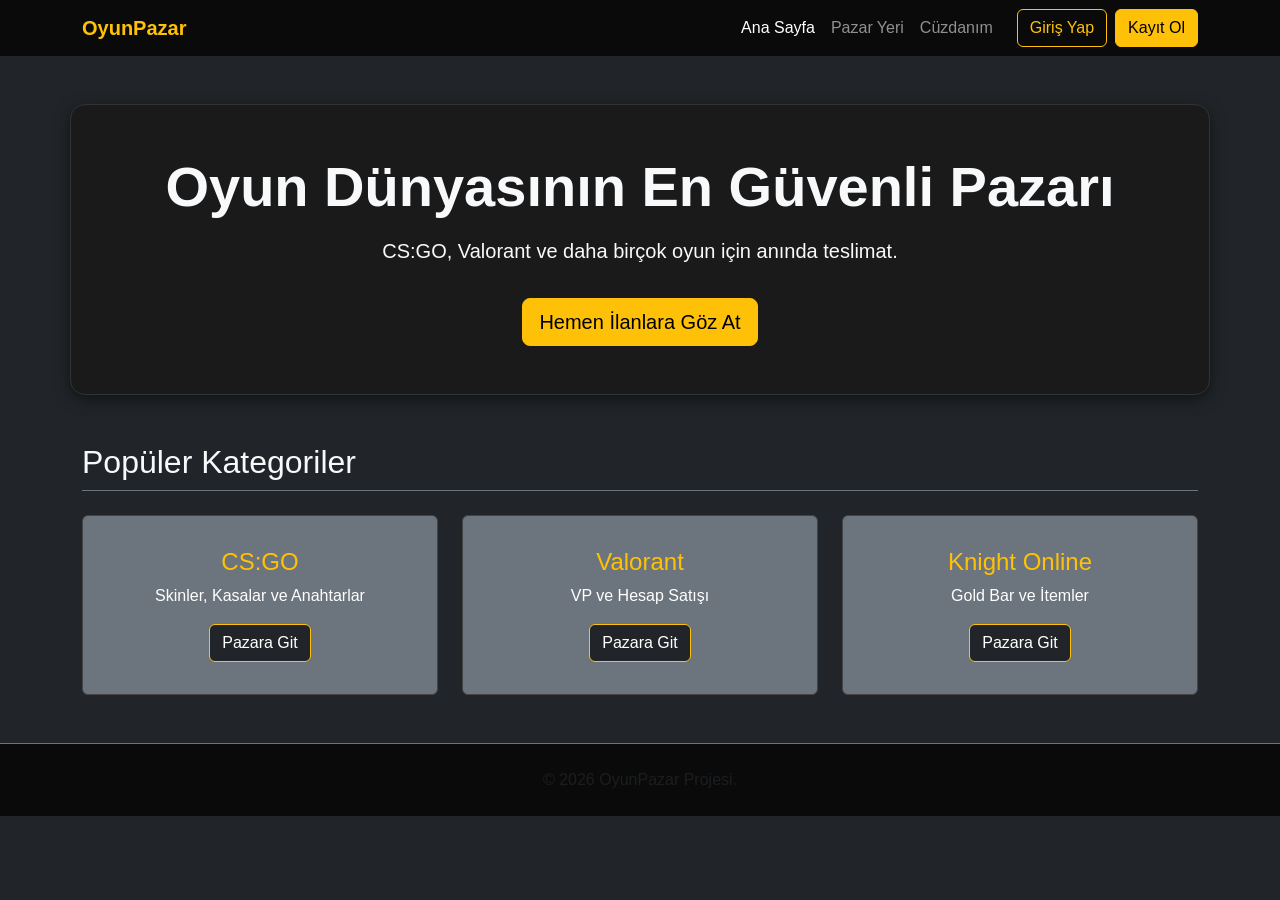
==== index.html @ 5a60e392 "Proje taslağı eklendi" ====
<!DOCTYPE html>
<html lang="tr">
<head>
    <meta charset="UTF-8">
    <meta name="viewport" content="width=device-width, initial-scale=1.0">
    <title>OyunPazar - Güvenli Item Alışverişi</title>
    <link href="https://cdn.jsdelivr.net/npm/bootstrap@5.3.0/dist/css/bootstrap.min.css" rel="stylesheet">
    <link rel="stylesheet" href="style.css">
</head>
<body class="bg-dark text-light">

    <nav class="navbar navbar-expand-lg navbar-dark bg-black">
        <div class="container">
            <a class="navbar-brand text-warning fw-bold" href="index.html">OyunPazar</a>
            <button class="navbar-toggler" type="button" data-bs-toggle="collapse" data-bs-target="#navbarNav">
                <span class="navbar-toggler-icon"></span>
            </button>
            <div class="collapse navbar-collapse" id="navbarNav">
                <ul class="navbar-nav ms-auto">
                    <li class="nav-item"><a class="nav-link active" href="index.html">Ana Sayfa</a></li>
                    <li class="nav-item"><a class="nav-link" href="marketplace.html">Pazar Yeri</a></li>
                    <li class="nav-item"><a class="nav-link" href="profile.html">Cüzdanım</a></li>
                </ul>
                <div class="d-flex ms-3">
                    <button class="btn btn-outline-warning me-2" onclick="girisUyarisi()">Giriş Yap</button>
                    <button class="btn btn-warning" onclick="girisUyarisi()">Kayıt Ol</button>
                </div>
            </div>
        </div>
    </nav>

    <header class="container text-center mt-5 mb-5 py-5 custom-hero">
        <h1 class="display-4 fw-bold">Oyun Dünyasının En Güvenli Pazarı</h1>
        <p class="lead mt-3">CS:GO, Valorant ve daha birçok oyun için anında teslimat.</p>
        <a href="marketplace.html" class="btn btn-warning btn-lg mt-3">Hemen İlanlara Göz At</a>
    </header>

    <section class="container mb-5">
        <h2 class="mb-4 border-bottom border-secondary pb-2">Popüler Kategoriler</h2>
        <div class="row g-4">
            <div class="col-md-4">
                <div class="card bg-secondary text-white custom-card h-100">
                    <div class="card-body text-center mt-3 mb-3">
                        <h4 class="card-title text-warning">CS:GO</h4>
                        <p class="card-text">Skinler, Kasalar ve Anahtarlar</p>
                        <a href="marketplace.html" class="btn btn-dark border-warning">Pazara Git</a>
                    </div>
                </div>
            </div>
            <div class="col-md-4">
                <div class="card bg-secondary text-white custom-card h-100">
                    <div class="card-body text-center mt-3 mb-3">
                        <h4 class="card-title text-warning">Valorant</h4>
                        <p class="card-text">VP ve Hesap Satışı</p>
                        <a href="marketplace.html" class="btn btn-dark border-warning">Pazara Git</a>
                    </div>
                </div>
            </div>
            <div class="col-md-4">
                <div class="card bg-secondary text-white custom-card h-100">
                    <div class="card-body text-center mt-3 mb-3">
                        <h4 class="card-title text-warning">Knight Online</h4>
                        <p class="card-text">Gold Bar ve İtemler</p>
                        <a href="marketplace.html" class="btn btn-dark border-warning">Pazara Git</a>
                    </div>
                </div>
            </div>
        </div>
    </section>

    <footer class="bg-black text-center py-4 mt-5 border-top border-secondary">
        <div class="container">
            <p class="mb-0 text-muted">&copy; 2026 OyunPazar Projesi.</p>
        </div>
    </footer>

    <script src="https://cdn.jsdelivr.net/npm/bootstrap@5.3.0/dist/js/bootstrap.bundle.min.js"></script>
    <script src="script.js"></script>
</body>
</html>
---- style.css ----
/* Temel Ayarlar */
body {
    font-family: 'Segoe UI', Tahoma, Geneva, Verdana, sans-serif;
}

/* Navbar ve Footer Siyahı */
.bg-black {
    background-color: #0a0a0a !important;
}

/* Ana Sayfa Karşılama Alanı (Görünürlük) */
.custom-hero {
    background-color: #1a1a1a;
    border-radius: 15px;
    border: 1px solid #333;
    box-shadow: 0 4px 15px rgba(0,0,0,0.5);
}

/* Kart Hover Efekti (Geri Bildirim) */
.custom-card {
    transition: transform 0.3s ease, box-shadow 0.3s ease;
    border: 1px solid #444;
}

.custom-card:hover {
    transform: translateY(-5px);
    box-shadow: 0 10px 20px rgba(255, 193, 7, 0.2);
}
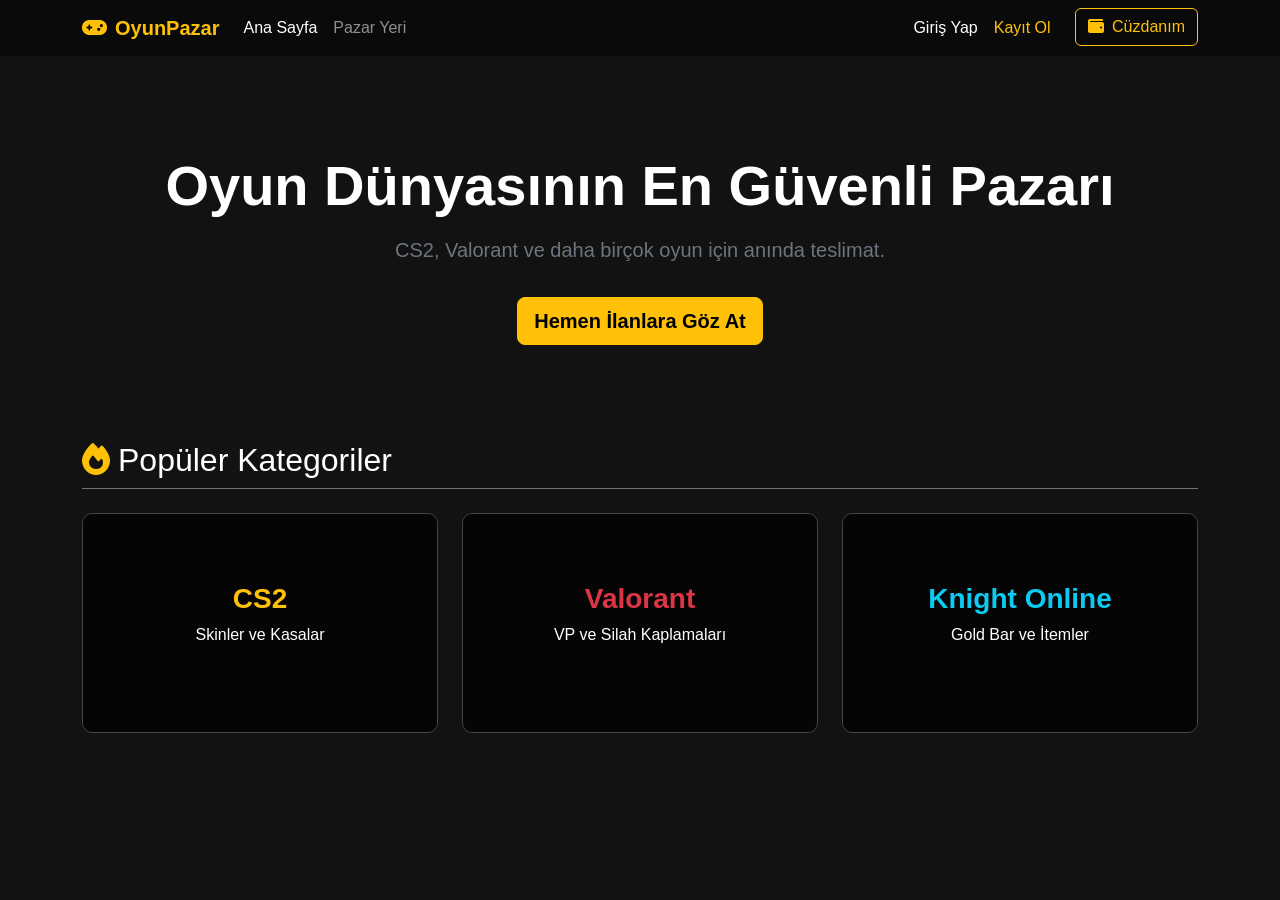
==== commit 88c3210f: "Added new design and tabbed wallet, separated JS file" ====
--- a/index.html
+++ b/index.html
@@ -3,76 +3,132 @@
 <head>
     <meta charset="UTF-8">
     <meta name="viewport" content="width=device-width, initial-scale=1.0">
-    <title>OyunPazar - Güvenli Item Alışverişi</title>
+    <title>OyunPazar - Güvenli Alışveriş</title>
     <link href="https://cdn.jsdelivr.net/npm/bootstrap@5.3.0/dist/css/bootstrap.min.css" rel="stylesheet">
+    <link rel="stylesheet" href="https://cdnjs.cloudflare.com/ajax/libs/font-awesome/6.4.0/css/all.min.css">
     <link rel="stylesheet" href="style.css">
 </head>
-<body class="bg-dark text-light">
+<body>
 
-    <nav class="navbar navbar-expand-lg navbar-dark bg-black">
+    <nav class="navbar navbar-expand-lg navbar-dark bg-black sticky-top">
         <div class="container">
-            <a class="navbar-brand text-warning fw-bold" href="index.html">OyunPazar</a>
+            <a class="navbar-brand text-warning fw-bold" href="index.html">
+                <i class="fas fa-gamepad me-2"></i>OyunPazar
+            </a>
             <button class="navbar-toggler" type="button" data-bs-toggle="collapse" data-bs-target="#navbarNav">
                 <span class="navbar-toggler-icon"></span>
             </button>
             <div class="collapse navbar-collapse" id="navbarNav">
-                <ul class="navbar-nav ms-auto">
+                <ul class="navbar-nav me-auto">
                     <li class="nav-item"><a class="nav-link active" href="index.html">Ana Sayfa</a></li>
                     <li class="nav-item"><a class="nav-link" href="marketplace.html">Pazar Yeri</a></li>
-                    <li class="nav-item"><a class="nav-link" href="profile.html">Cüzdanım</a></li>
                 </ul>
-                <div class="d-flex ms-3">
-                    <button class="btn btn-outline-warning me-2" onclick="girisUyarisi()">Giriş Yap</button>
-                    <button class="btn btn-warning" onclick="girisUyarisi()">Kayıt Ol</button>
-                </div>
+                <ul class="navbar-nav ms-auto">
+                    <li class="nav-item">
+                        <a class="nav-link text-white" href="#" data-bs-toggle="modal" data-bs-target="#loginModal">Giriş Yap</a>
+                    </li>
+                    <li class="nav-item me-3">
+                        <a class="nav-link text-warning" href="#" data-bs-toggle="modal" data-bs-target="#registerModal">Kayıt Ol</a>
+                    </li>
+                    <li class="nav-item">
+                        <a class="btn btn-outline-warning" href="wallet.html">
+                            <i class="fas fa-wallet me-1"></i> Cüzdanım
+                        </a>
+                    </li>
+                </ul>
             </div>
         </div>
     </nav>
 
-    <header class="container text-center mt-5 mb-5 py-5 custom-hero">
-        <h1 class="display-4 fw-bold">Oyun Dünyasının En Güvenli Pazarı</h1>
-        <p class="lead mt-3">CS:GO, Valorant ve daha birçok oyun için anında teslimat.</p>
-        <a href="marketplace.html" class="btn btn-warning btn-lg mt-3">Hemen İlanlara Göz At</a>
+    <header class="container text-center mt-5 mb-5 py-5">
+        <h1 class="display-4 fw-bold text-white">Oyun Dünyasının En Güvenli Pazarı</h1>
+        <p class="lead mt-3 text-secondary">CS2, Valorant ve daha birçok oyun için anında teslimat.</p>
+        <a href="marketplace.html" class="btn btn-warning btn-lg mt-3 fw-bold">Hemen İlanlara Göz At</a>
     </header>
 
     <section class="container mb-5">
-        <h2 class="mb-4 border-bottom border-secondary pb-2">Popüler Kategoriler</h2>
+        <h2 class="mb-4 border-bottom border-secondary pb-2"><i class="fas fa-fire text-warning me-2"></i>Popüler Kategoriler</h2>
         <div class="row g-4">
+            
             <div class="col-md-4">
-                <div class="card bg-secondary text-white custom-card h-100">
-                    <div class="card-body text-center mt-3 mb-3">
-                        <h4 class="card-title text-warning">CS:GO</h4>
-                        <p class="card-text">Skinler, Kasalar ve Anahtarlar</p>
-                        <a href="marketplace.html" class="btn btn-dark border-warning">Pazara Git</a>
+                <a href="marketplace.html" class="category-card" style="background-image: url('img/cs2-arkaplan.jpg');">
+                    <div class="category-overlay">
+                        <h3 class="text-warning fw-bold mb-0">CS2</h3>
+                        <p class="text-white mt-2">Skinler ve Kasalar</p>
                     </div>
+                </a>
+            </div>
+
+            <div class="col-md-4">
+                <a href="marketplace.html" class="category-card" style="background-image: url('img/valorant-arkaplan.jpg');">
+                    <div class="category-overlay">
+                        <h3 class="text-danger fw-bold mb-0">Valorant</h3>
+                        <p class="text-white mt-2">VP ve Silah Kaplamaları</p>
+                    </div>
+                </a>
+            </div>
+
+            <div class="col-md-4">
+                <a href="marketplace.html" class="category-card" style="background-image: url('img/knightonline-arkaplan.jpg');">
+                    <div class="category-overlay">
+                        <h3 class="text-info fw-bold mb-0">Knight Online</h3>
+                        <p class="text-white mt-2">Gold Bar ve İtemler</p>
+                    </div>
+                </a>
+            </div>
+
+        </div>
+    </section>
+
+    <!-- Giriş Modal -->
+    <div class="modal fade" id="loginModal" tabindex="-1">
+        <div class="modal-dialog modal-dialog-centered">
+            <div class="modal-content bg-dark text-white border-warning">
+                <div class="modal-header border-secondary">
+                    <h5 class="modal-title"><i class="fas fa-user me-2 text-warning"></i>Giriş Yap</h5>
+                    <button type="button" class="btn-close btn-close-white" data-bs-dismiss="modal"></button>
                 </div>
-            </div>
-            <div class="col-md-4">
-                <div class="card bg-secondary text-white custom-card h-100">
-                    <div class="card-body text-center mt-3 mb-3">
-                        <h4 class="card-title text-warning">Valorant</h4>
-                        <p class="card-text">VP ve Hesap Satışı</p>
-                        <a href="marketplace.html" class="btn btn-dark border-warning">Pazara Git</a>
-                    </div>
-                </div>
-            </div>
-            <div class="col-md-4">
-                <div class="card bg-secondary text-white custom-card h-100">
-                    <div class="card-body text-center mt-3 mb-3">
-                        <h4 class="card-title text-warning">Knight Online</h4>
-                        <p class="card-text">Gold Bar ve İtemler</p>
-                        <a href="marketplace.html" class="btn btn-dark border-warning">Pazara Git</a>
-                    </div>
+                <div class="modal-body">
+                    <form onsubmit="sahteGiris(event)">
+                        <div class="mb-3">
+                            <label class="form-label">Kullanıcı Adı</label>
+                            <input type="text" class="form-control bg-black text-white border-secondary" required>
+                        </div>
+                        <div class="mb-4">
+                            <label class="form-label">Şifre</label>
+                            <input type="password" class="form-control bg-black text-white border-secondary" required>
+                        </div>
+                        <button type="submit" class="btn btn-warning w-100 fw-bold">Giriş Yap</button>
+                    </form>
                 </div>
             </div>
         </div>
-    </section>
+    </div>
 
-    <footer class="bg-black text-center py-4 mt-5 border-top border-secondary">
-        <div class="container">
-            <p class="mb-0 text-muted">&copy; 2026 OyunPazar Projesi.</p>
+    <!-- Kayıt Modal -->
+    <div class="modal fade" id="registerModal" tabindex="-1">
+        <div class="modal-dialog modal-dialog-centered">
+            <div class="modal-content bg-dark text-white border-warning">
+                <div class="modal-header border-secondary">
+                    <h5 class="modal-title"><i class="fas fa-user-plus me-2 text-warning"></i>Yeni Kayıt</h5>
+                    <button type="button" class="btn-close btn-close-white" data-bs-dismiss="modal"></button>
+                </div>
+                <div class="modal-body">
+                    <form onsubmit="sahteGiris(event)">
+                        <div class="mb-3">
+                            <label class="form-label">E-Posta</label>
+                            <input type="email" class="form-control bg-black text-white border-secondary" required>
+                        </div>
+                        <div class="mb-3">
+                            <label class="form-label">Şifre</label>
+                            <input type="password" class="form-control bg-black text-white border-secondary" required>
+                        </div>
+                        <button type="submit" class="btn btn-outline-warning w-100 fw-bold">Hesap Oluştur</button>
+                    </form>
+                </div>
+            </div>
         </div>
-    </footer>
+    </div>
 
     <script src="https://cdn.jsdelivr.net/npm/bootstrap@5.3.0/dist/js/bootstrap.bundle.min.js"></script>
     <script src="script.js"></script>
--- a/style.css
+++ b/style.css
@@ -1,28 +1,81 @@
-/* Temel Ayarlar */
 body {
+    background-color: #121212;
+    color: #fff;
     font-family: 'Segoe UI', Tahoma, Geneva, Verdana, sans-serif;
 }
 
-/* Navbar ve Footer Siyahı */
 .bg-black {
     background-color: #0a0a0a !important;
 }
 
-/* Ana Sayfa Karşılama Alanı (Görünürlük) */
-.custom-hero {
-    background-color: #1a1a1a;
-    border-radius: 15px;
-    border: 1px solid #333;
-    box-shadow: 0 4px 15px rgba(0,0,0,0.5);
+/* Kategori Arka Planlı Kartlar */
+.category-card {
+    height: 220px;
+    background-size: cover;
+    background-position: center;
+    position: relative;
+    border: 1px solid #444;
+    border-radius: 10px;
+    overflow: hidden;
+    transition: transform 0.3s ease, box-shadow 0.3s ease;
+    display: block;
+    text-decoration: none;
 }
 
-/* Kart Hover Efekti (Geri Bildirim) */
-.custom-card {
-    transition: transform 0.3s ease, box-shadow 0.3s ease;
-    border: 1px solid #444;
+.category-card:hover {
+    transform: translateY(-5px);
+    box-shadow: 0 10px 20px rgba(255, 193, 7, 0.4);
 }
 
-.custom-card:hover {
+.category-overlay {
+    position: absolute;
+    top: 0; left: 0; width: 100%; height: 100%;
+    background: rgba(0, 0, 0, 0.7); /* Resmi karartır, yazıyı öne çıkarır */
+    display: flex;
+    flex-direction: column;
+    justify-content: center;
+    align-items: center;
+    transition: background 0.3s ease;
+}
+
+.category-card:hover .category-overlay {
+    background: rgba(0, 0, 0, 0.4); /* Hoverda aydınlanır */
+}
+
+/* İlan Kartları (Resim Arkada) */
+.ilan-karti-inner {
+    position: relative;
+    height: 350px;
+    background-color: #1a1a1a;
+    border: 1px solid #333;
+    border-radius: 10px;
+    overflow: hidden;
+    transition: transform 0.3s ease;
+}
+
+.ilan-karti-inner:hover {
     transform: translateY(-5px);
-    box-shadow: 0 10px 20px rgba(255, 193, 7, 0.2);
+    border-color: #ffc107;
+}
+
+.ilan-bg-img {
+    position: absolute;
+    top: 50px; left: 0; width: 100%; height: 80%;
+    object-fit: contain;
+    opacity: 0.2; /* Resim yazının arkasında silik dursun */
+    z-index: 0;
+    transition: opacity 0.3s ease;
+}
+
+.ilan-karti-inner:hover .ilan-bg-img {
+    opacity: 0.5; /* Fareyle gelince resim belirginleşsin */
+}
+
+.ilan-content {
+    position: relative;
+    z-index: 1;
+    height: 100%;
+    display: flex;
+    flex-direction: column;
+    padding: 20px;
 }
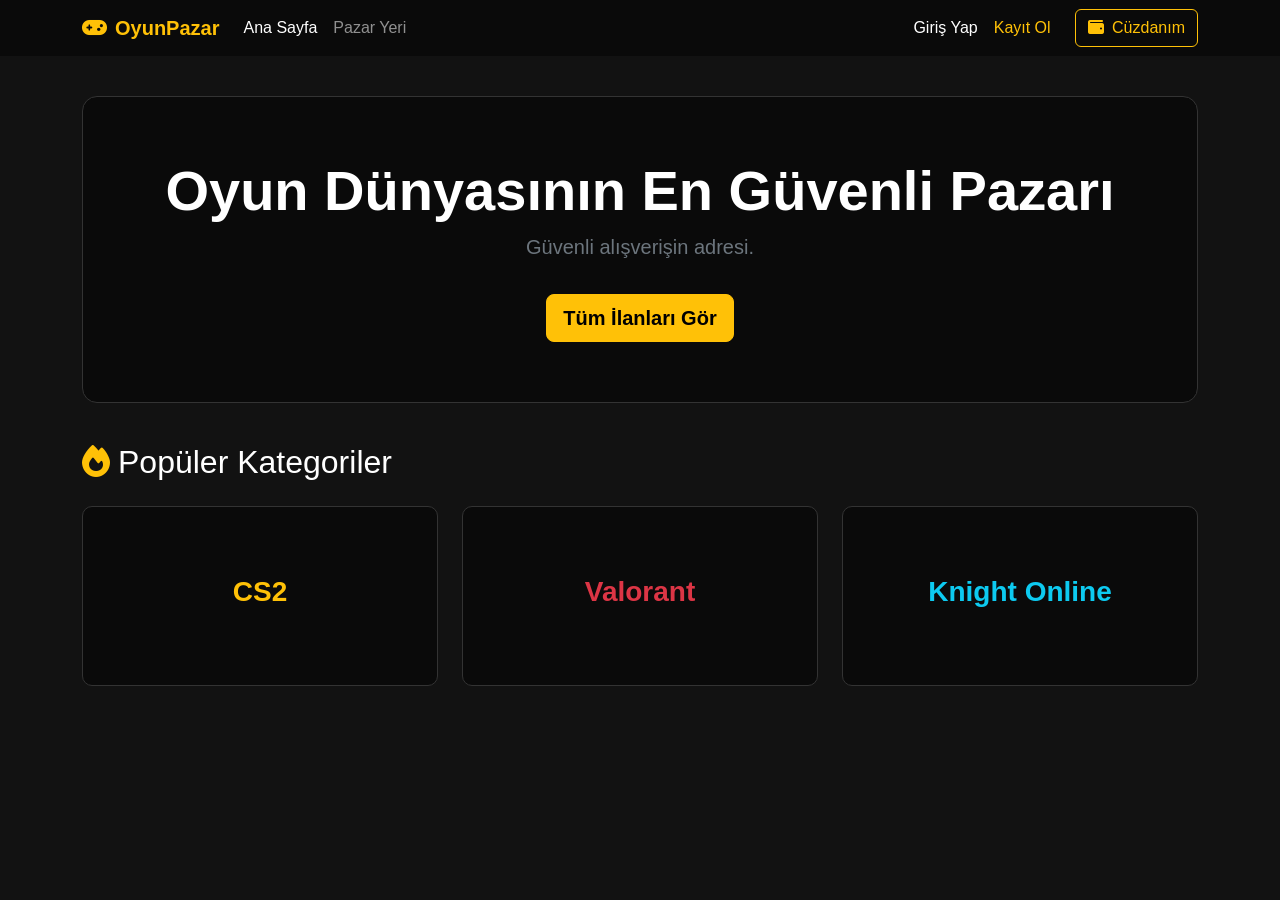
==== commit d1f38cac: "Final polish: Added hero box, fixed seller nicknames and enhanced filtering" ====
--- a/index.html
+++ b/index.html
@@ -2,128 +2,55 @@
 <html lang="tr">
 <head>
     <meta charset="UTF-8">
-    <meta name="viewport" content="width=device-width, initial-scale=1.0">
-    <title>OyunPazar - Güvenli Alışveriş</title>
+    <title>OyunPazar - Ana Sayfa</title>
     <link href="https://cdn.jsdelivr.net/npm/bootstrap@5.3.0/dist/css/bootstrap.min.css" rel="stylesheet">
     <link rel="stylesheet" href="https://cdnjs.cloudflare.com/ajax/libs/font-awesome/6.4.0/css/all.min.css">
     <link rel="stylesheet" href="style.css">
 </head>
 <body>
-
     <nav class="navbar navbar-expand-lg navbar-dark bg-black sticky-top">
         <div class="container">
-            <a class="navbar-brand text-warning fw-bold" href="index.html">
-                <i class="fas fa-gamepad me-2"></i>OyunPazar
-            </a>
-            <button class="navbar-toggler" type="button" data-bs-toggle="collapse" data-bs-target="#navbarNav">
-                <span class="navbar-toggler-icon"></span>
-            </button>
+            <a class="navbar-brand text-warning fw-bold" href="index.html"><i class="fas fa-gamepad me-2"></i>OyunPazar</a>
             <div class="collapse navbar-collapse" id="navbarNav">
                 <ul class="navbar-nav me-auto">
                     <li class="nav-item"><a class="nav-link active" href="index.html">Ana Sayfa</a></li>
                     <li class="nav-item"><a class="nav-link" href="marketplace.html">Pazar Yeri</a></li>
                 </ul>
-                <ul class="navbar-nav ms-auto">
-                    <li class="nav-item">
-                        <a class="nav-link text-white" href="#" data-bs-toggle="modal" data-bs-target="#loginModal">Giriş Yap</a>
-                    </li>
-                    <li class="nav-item me-3">
-                        <a class="nav-link text-warning" href="#" data-bs-toggle="modal" data-bs-target="#registerModal">Kayıt Ol</a>
-                    </li>
-                    <li class="nav-item">
-                        <a class="btn btn-outline-warning" href="wallet.html">
-                            <i class="fas fa-wallet me-1"></i> Cüzdanım
-                        </a>
-                    </li>
+                <ul class="navbar-nav ms-auto align-items-center">
+                    <li class="nav-item"><a class="nav-link text-white" href="#" data-bs-toggle="modal" data-bs-target="#loginModal">Giriş Yap</a></li>
+                    <li class="nav-item me-3"><a class="nav-link text-warning" href="#" data-bs-toggle="modal" data-bs-target="#loginModal">Kayıt Ol</a></li>
+                    <li class="nav-item"><a class="btn btn-outline-warning" href="wallet.html"><i class="fas fa-wallet me-1"></i> Cüzdanım</a></li>
                 </ul>
             </div>
         </div>
     </nav>
 
-    <header class="container text-center mt-5 mb-5 py-5">
-        <h1 class="display-4 fw-bold text-white">Oyun Dünyasının En Güvenli Pazarı</h1>
-        <p class="lead mt-3 text-secondary">CS2, Valorant ve daha birçok oyun için anında teslimat.</p>
-        <a href="marketplace.html" class="btn btn-warning btn-lg mt-3 fw-bold">Hemen İlanlara Göz At</a>
-    </header>
+    <div class="container">
+        <div class="hero-box text-center">
+            <h1 class="display-4 fw-bold text-white">Oyun Dünyasının En Güvenli Pazarı</h1>
+            <p class="lead text-secondary">Güvenli alışverişin adresi.</p>
+            <a href="marketplace.html" class="btn btn-warning btn-lg mt-3 fw-bold">Tüm İlanları Gör</a>
+        </div>
+    </div>
 
     <section class="container mb-5">
-        <h2 class="mb-4 border-bottom border-secondary pb-2"><i class="fas fa-fire text-warning me-2"></i>Popüler Kategoriler</h2>
+        <h2 class="mb-4 text-white"><i class="fas fa-fire text-warning me-2"></i>Popüler Kategoriler</h2>
         <div class="row g-4">
-            
-            <div class="col-md-4">
-                <a href="marketplace.html" class="category-card" style="background-image: url('img/cs2-arkaplan.jpg');">
-                    <div class="category-overlay">
-                        <h3 class="text-warning fw-bold mb-0">CS2</h3>
-                        <p class="text-white mt-2">Skinler ve Kasalar</p>
-                    </div>
-                </a>
-            </div>
-
-            <div class="col-md-4">
-                <a href="marketplace.html" class="category-card" style="background-image: url('img/valorant-arkaplan.jpg');">
-                    <div class="category-overlay">
-                        <h3 class="text-danger fw-bold mb-0">Valorant</h3>
-                        <p class="text-white mt-2">VP ve Silah Kaplamaları</p>
-                    </div>
-                </a>
-            </div>
-
-            <div class="col-md-4">
-                <a href="marketplace.html" class="category-card" style="background-image: url('img/knightonline-arkaplan.jpg');">
-                    <div class="category-overlay">
-                        <h3 class="text-info fw-bold mb-0">Knight Online</h3>
-                        <p class="text-white mt-2">Gold Bar ve İtemler</p>
-                    </div>
-                </a>
-            </div>
-
+            <div class="col-md-4"><a href="marketplace.html?filter=cs2" class="category-card"><h3 class="text-warning fw-bold">CS2</h3></a></div>
+            <div class="col-md-4"><a href="marketplace.html?filter=valorant" class="category-card"><h3 class="text-danger fw-bold">Valorant</h3></a></div>
+            <div class="col-md-4"><a href="marketplace.html?filter=ko" class="category-card"><h3 class="text-info fw-bold">Knight Online</h3></a></div>
         </div>
     </section>
 
-    <!-- Giriş Modal -->
     <div class="modal fade" id="loginModal" tabindex="-1">
         <div class="modal-dialog modal-dialog-centered">
             <div class="modal-content bg-dark text-white border-warning">
-                <div class="modal-header border-secondary">
-                    <h5 class="modal-title"><i class="fas fa-user me-2 text-warning"></i>Giriş Yap</h5>
-                    <button type="button" class="btn-close btn-close-white" data-bs-dismiss="modal"></button>
-                </div>
+                <div class="modal-header border-secondary"><h5 class="modal-title">Giriş Yap / Kayıt Ol</h5><button type="button" class="btn-close btn-close-white" data-bs-dismiss="modal"></button></div>
                 <div class="modal-body">
                     <form onsubmit="sahteGiris(event)">
-                        <div class="mb-3">
-                            <label class="form-label">Kullanıcı Adı</label>
-                            <input type="text" class="form-control bg-black text-white border-secondary" required>
-                        </div>
-                        <div class="mb-4">
-                            <label class="form-label">Şifre</label>
-                            <input type="password" class="form-control bg-black text-white border-secondary" required>
-                        </div>
-                        <button type="submit" class="btn btn-warning w-100 fw-bold">Giriş Yap</button>
-                    </form>
-                </div>
-            </div>
-        </div>
-    </div>
-
-    <!-- Kayıt Modal -->
-    <div class="modal fade" id="registerModal" tabindex="-1">
-        <div class="modal-dialog modal-dialog-centered">
-            <div class="modal-content bg-dark text-white border-warning">
-                <div class="modal-header border-secondary">
-                    <h5 class="modal-title"><i class="fas fa-user-plus me-2 text-warning"></i>Yeni Kayıt</h5>
-                    <button type="button" class="btn-close btn-close-white" data-bs-dismiss="modal"></button>
-                </div>
-                <div class="modal-body">
-                    <form onsubmit="sahteGiris(event)">
-                        <div class="mb-3">
-                            <label class="form-label">E-Posta</label>
-                            <input type="email" class="form-control bg-black text-white border-secondary" required>
-                        </div>
-                        <div class="mb-3">
-                            <label class="form-label">Şifre</label>
-                            <input type="password" class="form-control bg-black text-white border-secondary" required>
-                        </div>
-                        <button type="submit" class="btn btn-outline-warning w-100 fw-bold">Hesap Oluştur</button>
+                        <div class="mb-3"><label class="form-label">Kullanıcı Adı / E-Posta</label><input type="text" class="form-control bg-black text-white border-secondary"></div>
+                        <div class="mb-3"><label class="form-label">Şifre</label><input type="password" class="form-control bg-black text-white border-secondary"></div>
+                        <button type="submit" class="btn btn-warning w-100 fw-bold">Devam Et</button>
                     </form>
                 </div>
             </div>
--- a/style.css
+++ b/style.css
@@ -1,81 +1,23 @@
-body {
-    background-color: #121212;
-    color: #fff;
-    font-family: 'Segoe UI', Tahoma, Geneva, Verdana, sans-serif;
+body { background-color: #121212; color: #fff; font-family: 'Segoe UI', sans-serif; }
+.bg-black { background-color: #0a0a0a !important; }
+
+/* Yeni Başlık Kutusu (Hero Box) */
+.hero-box {
+    background-color: #0a0a0a;
+    border: 1px solid #333;
+    border-radius: 15px;
+    padding: 60px 20px;
+    margin-top: 40px;
+    margin-bottom: 40px;
 }
 
-.bg-black {
-    background-color: #0a0a0a !important;
-}
+/* Kategori Kartları */
+.category-card { height: 180px; background-color: #0a0a0a; border: 1px solid #333; border-radius: 10px; display: flex; justify-content: center; align-items: center; text-decoration: none; transition: 0.3s ease; }
+.category-card:hover { border-color: #ffc107; transform: translateY(-5px); background-color: #111; }
 
-/* Kategori Arka Planlı Kartlar */
-.category-card {
-    height: 220px;
-    background-size: cover;
-    background-position: center;
-    position: relative;
-    border: 1px solid #444;
-    border-radius: 10px;
-    overflow: hidden;
-    transition: transform 0.3s ease, box-shadow 0.3s ease;
-    display: block;
-    text-decoration: none;
-}
-
-.category-card:hover {
-    transform: translateY(-5px);
-    box-shadow: 0 10px 20px rgba(255, 193, 7, 0.4);
-}
-
-.category-overlay {
-    position: absolute;
-    top: 0; left: 0; width: 100%; height: 100%;
-    background: rgba(0, 0, 0, 0.7); /* Resmi karartır, yazıyı öne çıkarır */
-    display: flex;
-    flex-direction: column;
-    justify-content: center;
-    align-items: center;
-    transition: background 0.3s ease;
-}
-
-.category-card:hover .category-overlay {
-    background: rgba(0, 0, 0, 0.4); /* Hoverda aydınlanır */
-}
-
-/* İlan Kartları (Resim Arkada) */
-.ilan-karti-inner {
-    position: relative;
-    height: 350px;
-    background-color: #1a1a1a;
-    border: 1px solid #333;
-    border-radius: 10px;
-    overflow: hidden;
-    transition: transform 0.3s ease;
-}
-
-.ilan-karti-inner:hover {
-    transform: translateY(-5px);
-    border-color: #ffc107;
-}
-
-.ilan-bg-img {
-    position: absolute;
-    top: 50px; left: 0; width: 100%; height: 80%;
-    object-fit: contain;
-    opacity: 0.2; /* Resim yazının arkasında silik dursun */
-    z-index: 0;
-    transition: opacity 0.3s ease;
-}
-
-.ilan-karti-inner:hover .ilan-bg-img {
-    opacity: 0.5; /* Fareyle gelince resim belirginleşsin */
-}
-
-.ilan-content {
-    position: relative;
-    z-index: 1;
-    height: 100%;
-    display: flex;
-    flex-direction: column;
-    padding: 20px;
-}+/* İlan Kartları */
+.ilan-karti-inner { position: relative; height: 350px; background-color: #1a1a1a; border: 1px solid #333; border-radius: 10px; overflow: hidden; transition: 0.3s ease; }
+.ilan-karti-inner:hover { transform: translateY(-5px); border-color: #ffc107; }
+.ilan-bg-img { position: absolute; top: 50px; left: 0; width: 100%; height: 80%; object-fit: contain; opacity: 0.2; z-index: 0; transition: 0.5s ease; }
+.ilan-karti-inner:hover .ilan-bg-img { opacity: 0.6; }
+.ilan-content { position: relative; z-index: 1; height: 100%; display: flex; flex-direction: column; padding: 20px; }
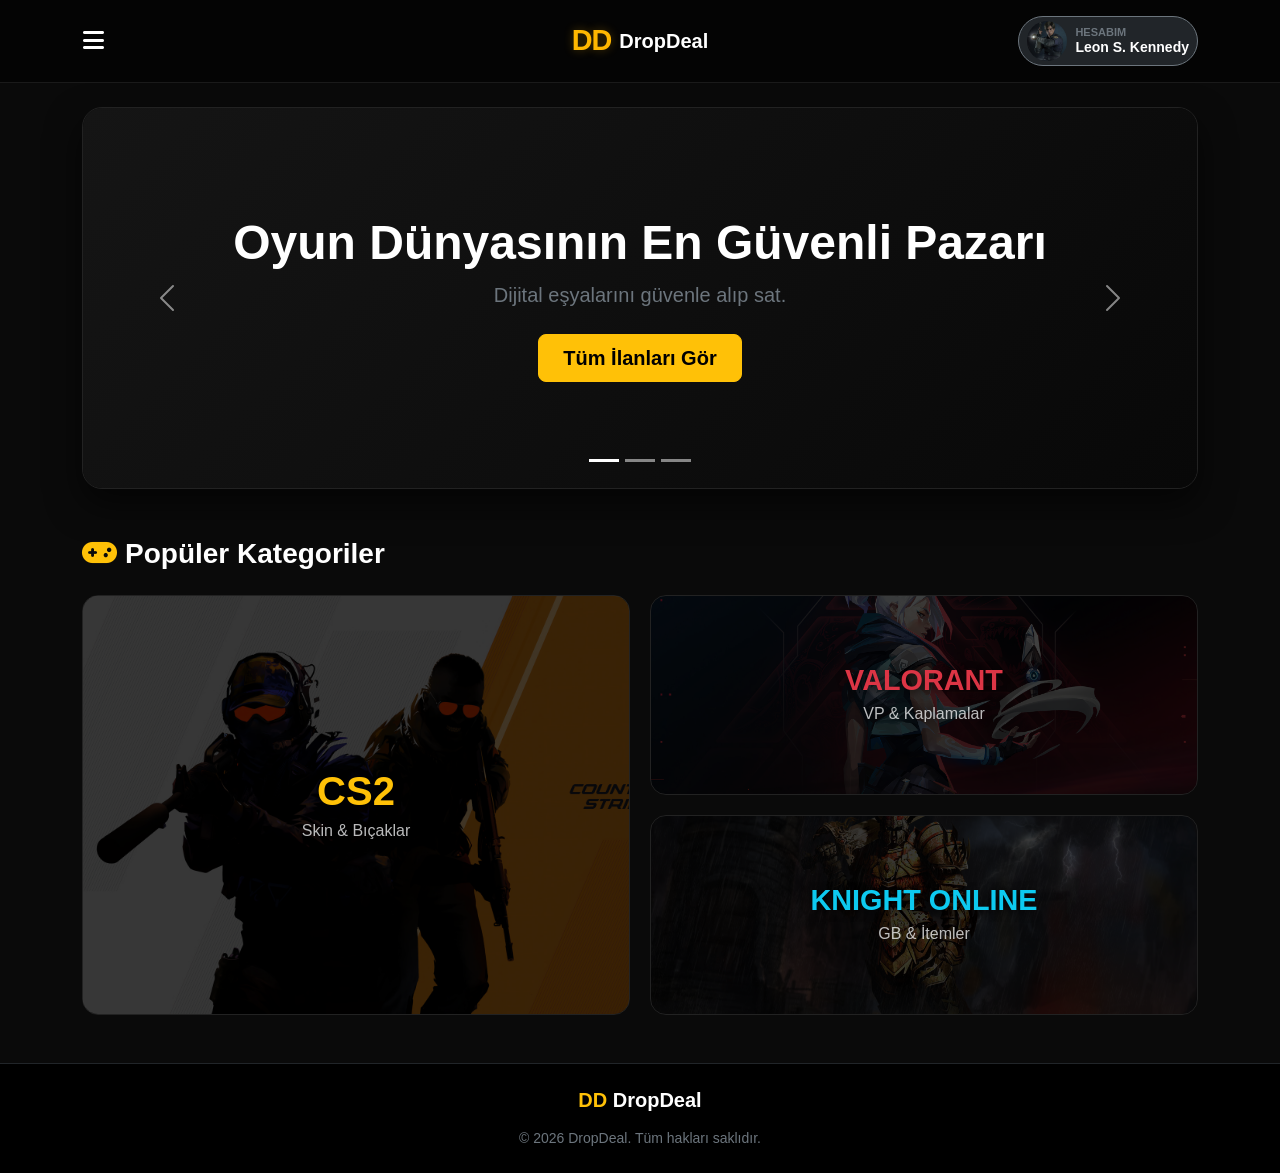
==== commit d9b2f003: "." ====
--- a/index.html
+++ b/index.html
@@ -1,63 +1,134 @@
 <!DOCTYPE html>
 <html lang="tr">
-<head>
-    <meta charset="UTF-8">
-    <title>OyunPazar - Ana Sayfa</title>
-    <link href="https://cdn.jsdelivr.net/npm/bootstrap@5.3.0/dist/css/bootstrap.min.css" rel="stylesheet">
-    <link rel="stylesheet" href="https://cdnjs.cloudflare.com/ajax/libs/font-awesome/6.4.0/css/all.min.css">
-    <link rel="stylesheet" href="style.css">
-</head>
-<body>
-    <nav class="navbar navbar-expand-lg navbar-dark bg-black sticky-top">
-        <div class="container">
-            <a class="navbar-brand text-warning fw-bold" href="index.html"><i class="fas fa-gamepad me-2"></i>OyunPazar</a>
-            <div class="collapse navbar-collapse" id="navbarNav">
-                <ul class="navbar-nav me-auto">
-                    <li class="nav-item"><a class="nav-link active" href="index.html">Ana Sayfa</a></li>
-                    <li class="nav-item"><a class="nav-link" href="marketplace.html">Pazar Yeri</a></li>
-                </ul>
-                <ul class="navbar-nav ms-auto align-items-center">
-                    <li class="nav-item"><a class="nav-link text-white" href="#" data-bs-toggle="modal" data-bs-target="#loginModal">Giriş Yap</a></li>
-                    <li class="nav-item me-3"><a class="nav-link text-warning" href="#" data-bs-toggle="modal" data-bs-target="#loginModal">Kayıt Ol</a></li>
-                    <li class="nav-item"><a class="btn btn-outline-warning" href="wallet.html"><i class="fas fa-wallet me-1"></i> Cüzdanım</a></li>
-                </ul>
+    <head>
+        <meta charset="UTF-8">
+        <meta name="viewport" content="width=device-width, initial-scale=1.0">
+        <title>DropDeal | İtem Pazarı</title>
+        <link href="https://cdn.jsdelivr.net/npm/bootstrap@5.3.0/dist/css/bootstrap.min.css" rel="stylesheet">
+        <link rel="stylesheet" href="https://cdnjs.cloudflare.com/ajax/libs/font-awesome/6.4.0/css/all.min.css">
+        <link rel="stylesheet" href="style.css">
+    </head>
+    <body>
+        <nav class="navbar nav1 sticky-top py-3 position-relative">
+            <div class="container d-flex justify-content-between align-items-center">
+                <button class="btn btn-link text-white fs-4 p-0 text-decoration-none" type="button" data-bs-toggle="offcanvas" data-bs-target="#gizliMenu">
+                    <i class="fas fa-bars"></i>
+                </button>
+
+                <a class="navbar-brand m-0 p-0 text-white d-flex align-items-center position-absolute top-50 start-50 translate-middle" href="#">
+                    <span class="logodd me-2">DD</span> <span class="fw-bold fs-5 tracking-wide">DropDeal</span>
+                </a>
+
+                <a href="#" class="btn btn-dark border border-secondary rounded-pill d-flex align-items-center py-1 px-2 text-decoration-none">
+                    <img src="img2/leon-avatar.jpg" alt="Profil" class="rounded-circle me-2" width="40" height="40" style="object-fit: cover;">
+                    <div class="d-flex flex-column text-start" style="line-height: 1.2;">
+                        <span class="text-secondary fw-bold" style="font-size: 11px;">HESABIM</span>
+                        <span class="text-white fw-bold" style="font-size: 14px;">Leon S. Kennedy</span>
+                    </div>
+                </a>
+            </div>
+        </nav>
+
+        <div class="offcanvas offcanvas-start offcanvas-dark" id="gizliMenu">
+            <div class="offcanvas-header border-bottom border-dark">
+                <h5 class="offcanvas-title fw-bold"><span class="text-warning">DD</span> Menu</h5>
+                <button type="button" class="btn-close btn-close-white" data-bs-dismiss="offcanvas"></button>
+            </div>
+            <div class="offcanvas-body d-flex flex-column">
+                <a href="#" class="nav-link text-white fs-5 mb-3"><i class="fas fa-home text-warning me-3"></i>Ana Sayfa</a>
+                <a href="#" class="nav-link text-white fs-5 mb-3"><i class="fas fa-store text-warning me-3"></i>Pazar Yeri</a>
+                <hr class="border-secondary">
+                <a href="#" class="nav-link text-light fs-5 mb-3"><i class="fas fa-sign-in-alt text-secondary me-3"></i>Giriş Yap</a>
+                <a href="#" class="nav-link text-warning fs-5 fw-bold"><i class="fas fa-user-plus text-warning me-3"></i>Kayıt Ol</a>
             </div>
         </div>
-    </nav>
 
-    <div class="container">
-        <div class="hero-box text-center">
-            <h1 class="display-4 fw-bold text-white">Oyun Dünyasının En Güvenli Pazarı</h1>
-            <p class="lead text-secondary">Güvenli alışverişin adresi.</p>
-            <a href="marketplace.html" class="btn btn-warning btn-lg mt-3 fw-bold">Tüm İlanları Gör</a>
-        </div>
-    </div>
+        <div class="container mt-4">
+            <div id="kampanyaSlider" class="carousel slide kampanyakutu" data-bs-ride="carousel" data-bs-interval="5000">
+                <div class="carousel-indicators">
+                    <button type="button" data-bs-target="#kampanyaSlider" data-bs-slide-to="0" class="active"></button>
+                    <button type="button" data-bs-target="#kampanyaSlider" data-bs-slide-to="1"></button>
+                    <button type="button" data-bs-target="#kampanyaSlider" data-bs-slide-to="2"></button>
+                </div>
 
-    <section class="container mb-5">
-        <h2 class="mb-4 text-white"><i class="fas fa-fire text-warning me-2"></i>Popüler Kategoriler</h2>
-        <div class="row g-4">
-            <div class="col-md-4"><a href="marketplace.html?filter=cs2" class="category-card"><h3 class="text-warning fw-bold">CS2</h3></a></div>
-            <div class="col-md-4"><a href="marketplace.html?filter=valorant" class="category-card"><h3 class="text-danger fw-bold">Valorant</h3></a></div>
-            <div class="col-md-4"><a href="marketplace.html?filter=ko" class="category-card"><h3 class="text-info fw-bold">Knight Online</h3></a></div>
-        </div>
-    </section>
+                <div class="carousel-inner">
+                    <div class="carousel-item active">
+                        <div class="slidericerik">
+                            <h1 class="display-5 fw-bold text-white mb-2">Oyun Dünyasının En Güvenli Pazarı</h1>
+                            <p class="text-secondary fs-5 mb-4">Dijital eşyalarını güvenle alıp sat.</p>
+                            <a href="#" class="btn btn-warning btn-lg fw-bold px-4">Tüm İlanları Gör</a>
+                        </div>
+                    </div>
 
-    <div class="modal fade" id="loginModal" tabindex="-1">
-        <div class="modal-dialog modal-dialog-centered">
-            <div class="modal-content bg-dark text-white border-warning">
-                <div class="modal-header border-secondary"><h5 class="modal-title">Giriş Yap / Kayıt Ol</h5><button type="button" class="btn-close btn-close-white" data-bs-dismiss="modal"></button></div>
-                <div class="modal-body">
-                    <form onsubmit="sahteGiris(event)">
-                        <div class="mb-3"><label class="form-label">Kullanıcı Adı / E-Posta</label><input type="text" class="form-control bg-black text-white border-secondary"></div>
-                        <div class="mb-3"><label class="form-label">Şifre</label><input type="password" class="form-control bg-black text-white border-secondary"></div>
-                        <button type="submit" class="btn btn-warning w-100 fw-bold">Devam Et</button>
-                    </form>
+                    <div class="carousel-item">
+                        <div class="slidericerik">
+                            <span class="badge bg-danger mb-3 px-3 py-2 fs-6">Günün Fırsatı</span>
+                            <h1 class="display-5 fw-bold text-white mb-2">CS2 - AK-47 | Redline</h1>
+                            <h3 class="text-secondary text-decoration-line-through d-inline-block me-2">800 TL</h3>
+                            <h2 class="text-success fw-bold d-inline-block mb-4">450 TL</h2>
+                            <br>
+                            <a href="#" class="btn btn-outline-light btn-lg fw-bold px-4">Fırsatı İncele</a>
+                        </div>    
+                    </div>
+
+                    <div class="carousel-item">
+                        <div class="slidericerik">
+                            <span class="badge bg-info text-dark mb-3 px-3 py-2 fs-6">Haftanın İndirimi</span>
+                            <h1 class="display-5 fw-bold text-white mb-2">Valorant - Asil Vandal</h1>
+                            <h3 class="text-secondary text-decoration-line-through d-inline-block me-2">1,200 TL</h3>
+                            <h2 class="text-success fw-bold d-inline-block mb-4">850 TL</h2>
+                            <br>
+                            <a href="#" class="btn btn-outline-light btn-lg fw-bold px-4">Fırsatı İncele</a>
+                        </div>
+                    </div>
                 </div>
+
+                <button class="carousel-control-prev" type="button" data-bs-target="#kampanyaSlider" data-bs-slide="prev">
+                    <span class="carousel-control-prev-icon"></span>
+                </button>
+                <button class="carousel-control-next" type="button" data-bs-target="#kampanyaSlider" data-bs-slide="next">
+                    <span class="carousel-control-next-icon"></span>
+                </button>
             </div>
         </div>
-    </div>
 
-    <script src="https://cdn.jsdelivr.net/npm/bootstrap@5.3.0/dist/js/bootstrap.bundle.min.js"></script>
-    <script src="script.js"></script>
-</body>
+        <div class="container mt-5 mb-5">
+            <h3 class="text-white mb-4 fw-bold"><i class="fas fa-gamepad text-warning me-2"></i>Popüler Kategoriler</h3>
+
+            <div class="bento-izgara">
+                <a href="#" class="bento-kutu bento-cs2">
+                    <img src="img2/cs2-bg.jpg" class="bento-bg" alt="CS2">
+                    <div class="bento-yazi">
+                        <h2 class="fw-bold text-warning mb-1">CS2</h2>
+                        <span class="text-light opacity-75">Skin & Bıçaklar</span>
+                    </div>
+                </a>
+
+                <a href="#" class="bento-kutu bento-valo">
+                    <img src="img2/valo-bg.jpg" class="bento-bg" alt="Valorant">
+                    <div class="bento-yazi">
+                        <h3 class="fw-bold text-danger mb-1">VALORANT</h3>
+                        <span class="text-light opacity-75">VP & Kaplamalar</span>
+                    </div>
+                </a>
+
+                <a href="#" class="bento-kutu bento-ko">
+                    <img src="img2/ko-bg.jpg" class="bento-bg" alt="Knight Online">
+                    <div class="bento-yazi">
+                        <h3 class="fw-bold text-info mb-1">KNIGHT ONLINE</h3>
+                        <span class="text-light opacity-75">GB & İtemler</span>
+                    </div>
+                </a>
+            </div>
+        </div>
+
+        <footer class="bg-black py-4 mt-5 border-top border-dark text-center">
+            <div class="container">
+                <h5 class="fw-bold mb-3"><span class="text-warning">DD</span> DropDeal</h5>
+                <p class="text-secondary small mb-0">&copy; 2026 DropDeal. Tüm hakları saklıdır.</p>
+            </div>
+        </footer>
+
+        <script src="https://cdn.jsdelivr.net/npm/bootstrap@5.3.0/dist/js/bootstrap.bundle.min.js"></script>
+    </body>
 </html>
--- a/style.css
+++ b/style.css
@@ -1,23 +1,114 @@
-body { background-color: #121212; color: #fff; font-family: 'Segoe UI', sans-serif; }
-.bg-black { background-color: #0a0a0a !important; }
-
-/* Yeni Başlık Kutusu (Hero Box) */
-.hero-box {
-    background-color: #0a0a0a;
-    border: 1px solid #333;
-    border-radius: 15px;
-    padding: 60px 20px;
-    margin-top: 40px;
-    margin-bottom: 40px;
+body
+{
+    background-color: #0a0a0a; 
+    color: #fff; 
+    font-family: 'Segoe UI', Tahoma, sans-serif; 
 }
 
-/* Kategori Kartları */
-.category-card { height: 180px; background-color: #0a0a0a; border: 1px solid #333; border-radius: 10px; display: flex; justify-content: center; align-items: center; text-decoration: none; transition: 0.3s ease; }
-.category-card:hover { border-color: #ffc107; transform: translateY(-5px); background-color: #111; }
+.nav1
+{
+    background-color: rgba(5, 5, 5, 0.95);
+    backdrop-filter: blur(10px);
+    border-bottom: 1px solid #1a1a1a;
+}
 
-/* İlan Kartları */
-.ilan-karti-inner { position: relative; height: 350px; background-color: #1a1a1a; border: 1px solid #333; border-radius: 10px; overflow: hidden; transition: 0.3s ease; }
-.ilan-karti-inner:hover { transform: translateY(-5px); border-color: #ffc107; }
-.ilan-bg-img { position: absolute; top: 50px; left: 0; width: 100%; height: 80%; object-fit: contain; opacity: 0.2; z-index: 0; transition: 0.5s ease; }
-.ilan-karti-inner:hover .ilan-bg-img { opacity: 0.6; }
-.ilan-content { position: relative; z-index: 1; height: 100%; display: flex; flex-direction: column; padding: 20px; }+.logodd
+{
+    font-size: 1.8rem; 
+    font-weight: 900; 
+    letter-spacing: -1px; 
+    color: #ffb700; 
+    text-shadow: 0 0 10px rgba(255, 183, 0, 0.3); 
+}
+
+.offcanvas-dark
+{
+    background-color: #111; 
+    color: #fff; 
+    border-right: 1px solid #222; 
+}
+
+.kampanyakutu
+{
+    border-radius: 20px;
+    overflow: hidden;
+    border: 1px solid #222;
+    box-shadow: 0 15px 35px rgba(0,0,0,0.6);
+}
+
+.slidericerik
+{
+    height: 380px;
+    background: linear-gradient(135deg, #151515, #080808);
+    display: flex;
+    flex-direction: column;
+    justify-content: center;
+    align-items: center;
+    text-align: center;
+    padding: 0 20px;
+}
+
+.bento-izgara
+{
+    display: grid;
+    grid-template-columns: 1fr 1fr;
+    grid-template-rows: 200px 200px;
+    gap: 20px;
+}
+
+.bento-cs2 { grid-column: 1 / 2; grid-row: 1 / 3; }
+.bento-valo { grid-column: 2 / 3; grid-row: 1 / 2; }
+.bento-ko { grid-column: 2 / 3; grid-row: 2 / 3; }
+
+.bento-kutu
+{
+    position: relative;
+    border-radius: 16px;
+    border: 1px solid #222;
+    overflow: hidden;
+    display: flex;
+    align-items: center;
+    justify-content: center;
+    background-color: #000;
+    text-decoration: none;
+    transition: all 0.4s ease;
+}
+
+.bento-bg {
+    position: absolute;
+    top: 0; left: 0; 
+    width: 100%; height: 100%;
+    object-fit: cover;
+    opacity: 0.25;
+    transition: 0.5s ease;
+    z-index: 1;
+}
+
+.bento-kutu:hover {
+    transform: translateY(-5px);
+    border-color: #ffb700;
+    box-shadow: 0 10px 25px rgba(255, 183, 0, 0.15);
+}
+.bento-kutu:hover .bento-bg {
+    opacity: 0.7;
+    transform: scale(1.05);
+}
+
+.bento-yazi {
+    position: relative;
+    z-index: 2;
+    text-align: center;
+    text-shadow: 0 2px 10px rgba(0,0,0,0.8);
+}
+.bento-yazi h2 { font-size: 2.5rem; }
+.bento-yazi h3 { font-size: 1.8rem; }
+
+@media (max-width: 768px) {
+    .bento-izgara {
+        grid-template-columns: 1fr;
+        grid-template-rows: 250px 200px 200px;
+    }
+    .bento-cs2 { grid-column: 1 / 2; grid-row: 1 / 2; }
+    .bento-valo { grid-column: 1 / 2; grid-row: 2 / 3; }
+    .bento-ko { grid-column: 1 / 2; grid-row: 3 / 4; }
+}
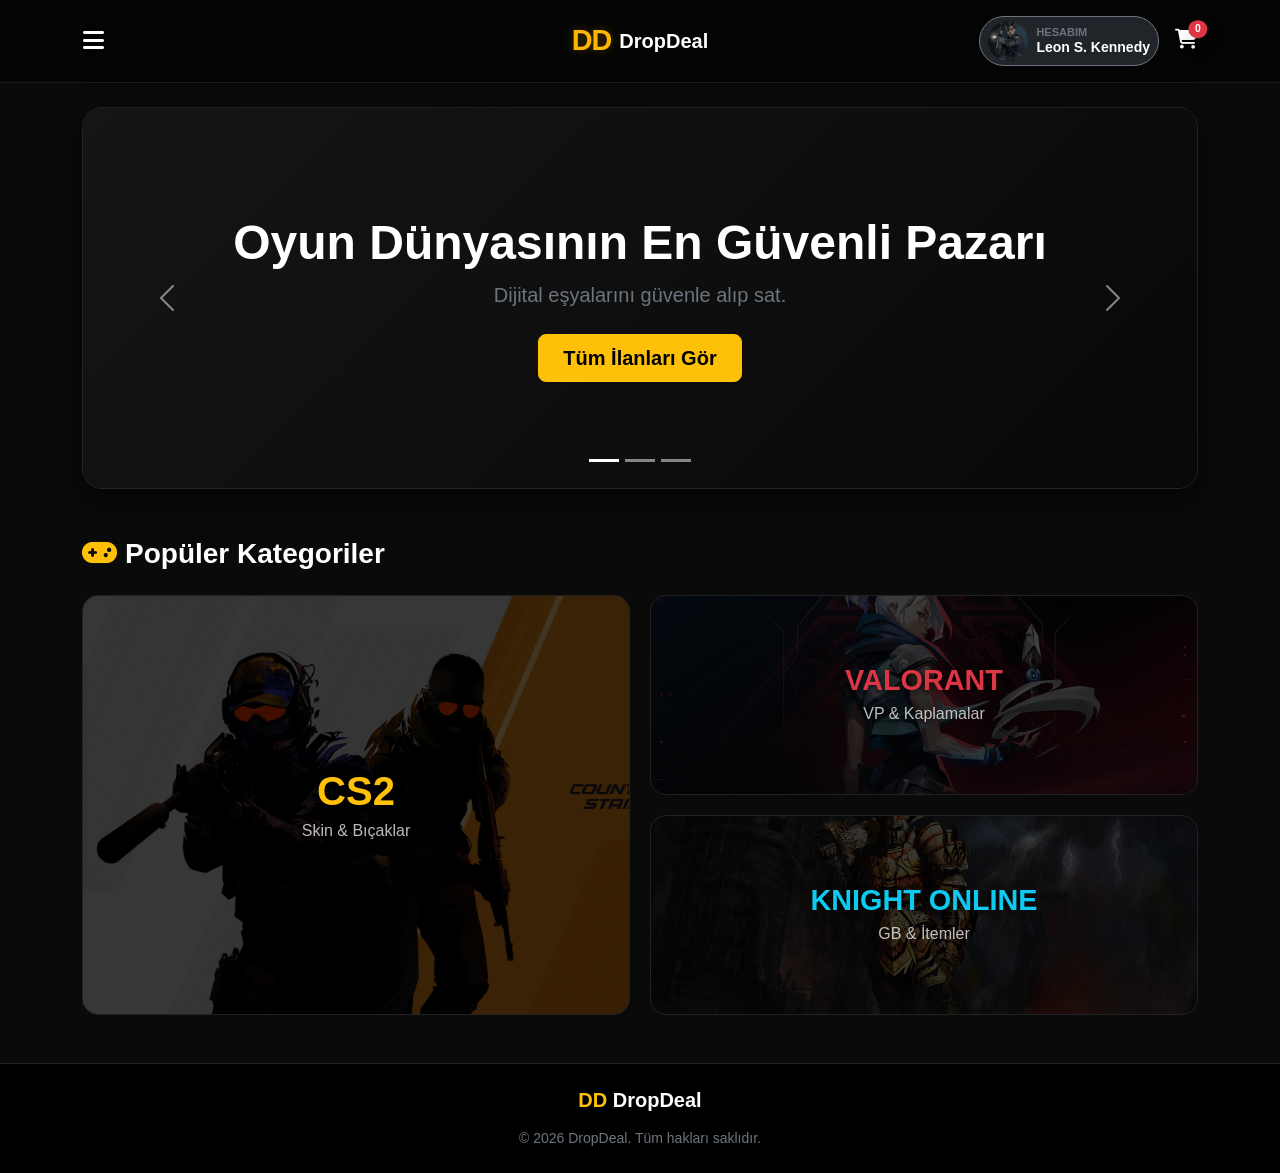
==== commit 864ae702: "Finalize project updates and optimize logic" ====
--- a/index.html
+++ b/index.html
@@ -15,17 +15,26 @@
                     <i class="fas fa-bars"></i>
                 </button>
 
-                <a class="navbar-brand m-0 p-0 text-white d-flex align-items-center position-absolute top-50 start-50 translate-middle" href="#">
+                <a class="navbar-brand m-0 p-0 text-white d-flex align-items-center position-absolute top-50 start-50 translate-middle" href="index.html">
                     <span class="logodd me-2">DD</span> <span class="fw-bold fs-5 tracking-wide">DropDeal</span>
                 </a>
 
-                <a href="#" class="btn btn-dark border border-secondary rounded-pill d-flex align-items-center py-1 px-2 text-decoration-none">
+                <div class="d-flex align-items-center">
+                <a href="profile.html" class="btn btn-dark border border-secondary rounded-pill d-flex align-items-center py-1 px-2 text-decoration-none me-3">
                     <img src="img2/leon-avatar.jpg" alt="Profil" class="rounded-circle me-2" width="40" height="40" style="object-fit: cover;">
                     <div class="d-flex flex-column text-start" style="line-height: 1.2;">
                         <span class="text-secondary fw-bold" style="font-size: 11px;">HESABIM</span>
                         <span class="text-white fw-bold" style="font-size: 14px;">Leon S. Kennedy</span>
                     </div>
                 </a>
+
+                <a href="#" class="nav-link text-white position-relative" data-bs-toggle="offcanvas" data-bs-target="#sepetOffcanvas">
+                    <i class="fas fa-shopping-cart fs-5"></i>
+                    <span class="position-absolute top-0 start-100 translate-middle badge rounded-pill bg-danger shadow" id="sepetSayaci" style="font-size: 0.65rem;">
+                        0
+                    </span>
+                </a>
+                </div>
             </div>
         </nav>
 
@@ -35,11 +44,15 @@
                 <button type="button" class="btn-close btn-close-white" data-bs-dismiss="offcanvas"></button>
             </div>
             <div class="offcanvas-body d-flex flex-column">
-                <a href="#" class="nav-link text-white fs-5 mb-3"><i class="fas fa-home text-warning me-3"></i>Ana Sayfa</a>
-                <a href="#" class="nav-link text-white fs-5 mb-3"><i class="fas fa-store text-warning me-3"></i>Pazar Yeri</a>
+                <a href="index.html" class="nav-link text-white fs-5 mb-3"><i class="fas fa-home text-warning me-3"></i>Ana Sayfa</a>
+                <a href="marketplace.html" class="nav-link text-white fs-5 mb-3"><i class="fas fa-store text-warning me-3"></i>Pazar Yeri</a>
                 <hr class="border-secondary">
-                <a href="#" class="nav-link text-light fs-5 mb-3"><i class="fas fa-sign-in-alt text-secondary me-3"></i>Giriş Yap</a>
-                <a href="#" class="nav-link text-warning fs-5 fw-bold"><i class="fas fa-user-plus text-warning me-3"></i>Kayıt Ol</a>
+                <a href="#" class="nav-link text-light fs-5 mb-3" data-bs-toggle="modal" data-bs-target="#authModal">
+                    <i class="fas fa-sign-in-alt text-secondary me-3"></i>Giriş Yap
+                </a>
+                <a href="#" class="nav-link text-light fs-5 fw-bold" data-bs-toggle="modal" data-bs-target="#authModal">
+                    <i class="fas fa-sign-in-alt text-warning me-3"></i>Kayıt Ol
+                </a>
             </div>
         </div>
 
@@ -56,29 +69,29 @@
                         <div class="slidericerik">
                             <h1 class="display-5 fw-bold text-white mb-2">Oyun Dünyasının En Güvenli Pazarı</h1>
                             <p class="text-secondary fs-5 mb-4">Dijital eşyalarını güvenle alıp sat.</p>
-                            <a href="#" class="btn btn-warning btn-lg fw-bold px-4">Tüm İlanları Gör</a>
+                            <a href="marketplace.html" class="btn btn-warning btn-lg fw-bold px-4">Tüm İlanları Gör</a>
                         </div>
                     </div>
 
                     <div class="carousel-item">
                         <div class="slidericerik">
                             <span class="badge bg-danger mb-3 px-3 py-2 fs-6">Günün Fırsatı</span>
-                            <h1 class="display-5 fw-bold text-white mb-2">CS2 - AK-47 | Redline</h1>
-                            <h3 class="text-secondary text-decoration-line-through d-inline-block me-2">800 TL</h3>
-                            <h2 class="text-success fw-bold d-inline-block mb-4">450 TL</h2>
+                            <h1 class="display-5 fw-bold text-white mb-2">CS2 - AK-47 | Inheritance</h1>
+                            <h3 class="text-secondary text-decoration-line-through d-inline-block me-2">3100 TL</h3>
+                            <h2 class="text-success fw-bold d-inline-block mb-4">2100 TL</h2>
                             <br>
-                            <a href="#" class="btn btn-outline-light btn-lg fw-bold px-4">Fırsatı İncele</a>
+                            <a href="detail.html" class="btn btn-outline-warning btn-lg fw-bold px-4">Fırsatı İncele</a>
                         </div>    
                     </div>
 
                     <div class="carousel-item">
                         <div class="slidericerik">
                             <span class="badge bg-info text-dark mb-3 px-3 py-2 fs-6">Haftanın İndirimi</span>
-                            <h1 class="display-5 fw-bold text-white mb-2">Valorant - Asil Vandal</h1>
-                            <h3 class="text-secondary text-decoration-line-through d-inline-block me-2">1,200 TL</h3>
-                            <h2 class="text-success fw-bold d-inline-block mb-4">850 TL</h2>
+                            <h1 class="display-5 fw-bold text-white mb-2">CS2 - AWP | Asiimov</h1>
+                            <h3 class="text-secondary text-decoration-line-through d-inline-block me-2">5,100 TL</h3>
+                            <h2 class="text-success fw-bold d-inline-block mb-4">4,200 TL</h2>
                             <br>
-                            <a href="#" class="btn btn-outline-light btn-lg fw-bold px-4">Fırsatı İncele</a>
+                            <a href="detailawp.html" class="btn btn-outline-warning btn-lg fw-bold px-4">Fırsatı İncele</a>
                         </div>
                     </div>
                 </div>
@@ -96,7 +109,7 @@
             <h3 class="text-white mb-4 fw-bold"><i class="fas fa-gamepad text-warning me-2"></i>Popüler Kategoriler</h3>
 
             <div class="bento-izgara">
-                <a href="#" class="bento-kutu bento-cs2">
+                <a href="marketplace.html#cs2" class="bento-kutu bento-cs2">
                     <img src="img2/cs2-bg.jpg" class="bento-bg" alt="CS2">
                     <div class="bento-yazi">
                         <h2 class="fw-bold text-warning mb-1">CS2</h2>
@@ -104,7 +117,7 @@
                     </div>
                 </a>
 
-                <a href="#" class="bento-kutu bento-valo">
+                <a href="marketplace.html#valo" class="bento-kutu bento-valo">
                     <img src="img2/valo-bg.jpg" class="bento-bg" alt="Valorant">
                     <div class="bento-yazi">
                         <h3 class="fw-bold text-danger mb-1">VALORANT</h3>
@@ -112,7 +125,7 @@
                     </div>
                 </a>
 
-                <a href="#" class="bento-kutu bento-ko">
+                <a href="marketplace.html#ko" class="bento-kutu bento-ko">
                     <img src="img2/ko-bg.jpg" class="bento-bg" alt="Knight Online">
                     <div class="bento-yazi">
                         <h3 class="fw-bold text-info mb-1">KNIGHT ONLINE</h3>
@@ -122,6 +135,60 @@
             </div>
         </div>
 
+        <div class="modal fade" id="authModal" tabindex="-1" aria-hidden="true">
+            <div class="modal-dialog modal-dialog-centered">
+                <div class="modal-content bg-dark border-secondary text-white rounded-4 shadow-lg">
+                    
+                    <div class="modal-header border-bottom border-secondary d-flex justify-content-between align-items-center">
+                        <ul class="nav nav-pills" id="pills-tab" role="tablist">
+                            <li class="nav-item" role="presentation">
+                                <button class="nav-link active text-warning fw-bold bg-transparent" id="pills-login-tab" data-bs-toggle="pill" data-bs-target="#pills-login" type="button" role="tab">Giriş Yap</button>
+                            </li>
+                            <li class="nav-item" role="presentation">
+                                <button class="nav-link text-light fw-bold bg-transparent" id="pills-register-tab" data-bs-toggle="pill" data-bs-target="#pills-register" type="button" role="tab">Kayıt Ol</button>
+                            </li>
+                        </ul>
+                        <button type="button" class="btn-close btn-close-white" data-bs-dismiss="modal" aria-label="Close"></button>
+                    </div>
+
+                    <div class="modal-body p-4">
+                        <div class="tab-content" id="pills-tabContent">
+                            <div class="tab-pane fade show active" id="pills-login" role="tabpanel">
+                                <div class="mb-3">
+                                    <label class="form-label text-secondary small fw-bold">E-Posta Adresi</label>
+                                    <input type="email" class="form-control bg-black text-white border-secondary" placeholder="leon@kennedy.com">
+                                </div>
+                                <div class="mb-3">
+                                    <label class="form-label text-secondary small fw-bold">Şifre</label>
+                                    <input type="password" class="form-control bg-black text-white border-secondary" placeholder="••••••••">
+                                </div>
+                                <div class="text-end mb-3">
+                                    <a href="#" class="text-warning small text-decoration-none" onclick="gelistiriliyorUyarisi()">Şifremi Unuttum</a>
+                                </div>
+                                <button class="btn btn-warning w-100 fw-bold py-2 shadow" onclick="gelistiriliyorUyarisi()">Giriş Yap</button>
+                            </div>
+
+                            <div class="tab-pane fade" id="pills-register" role="tabpanel">
+                                <div class="mb-3">
+                                    <label class="form-label text-secondary small fw-bold">Kullanıcı Adı</label>
+                                    <input type="text" class="form-control bg-black text-white border-secondary" placeholder="KullaniciAdi">
+                                </div>
+                                <div class="mb-3">
+                                    <label class="form-label text-secondary small fw-bold">E-Posta Adresi</label>
+                                    <input type="email" class="form-control bg-black text-white border-secondary" placeholder="mail@ornek.com">
+                                </div>
+                                <div class="mb-3">
+                                    <label class="form-label text-secondary small fw-bold">Şifre</label>
+                                    <input type="password" class="form-control bg-black text-white border-secondary" placeholder="••••••••">
+                                </div>
+                                <button class="btn btn-warning w-100 fw-bold py-2 shadow" onclick="gelistiriliyorUyarisi()">Hesap Oluştur</button>
+                            </div>
+                        </div>
+                    </div>
+                </div>
+            </div>
+        </div>
+
         <footer class="bg-black py-4 mt-5 border-top border-dark text-center">
             <div class="container">
                 <h5 class="fw-bold mb-3"><span class="text-warning">DD</span> DropDeal</h5>
--- a/style.css
+++ b/style.css
@@ -74,7 +74,8 @@
     transition: all 0.4s ease;
 }
 
-.bento-bg {
+.bento-bg
+{
     position: absolute;
     top: 0; left: 0; 
     width: 100%; height: 100%;
@@ -84,17 +85,20 @@
     z-index: 1;
 }
 
-.bento-kutu:hover {
+.bento-kutu:hover
+{
     transform: translateY(-5px);
     border-color: #ffb700;
     box-shadow: 0 10px 25px rgba(255, 183, 0, 0.15);
 }
-.bento-kutu:hover .bento-bg {
+.bento-kutu:hover .bento-bg
+{
     opacity: 0.7;
     transform: scale(1.05);
 }
 
-.bento-yazi {
+.bento-yazi
+{
     position: relative;
     z-index: 2;
     text-align: center;
@@ -103,12 +107,130 @@
 .bento-yazi h2 { font-size: 2.5rem; }
 .bento-yazi h3 { font-size: 1.8rem; }
 
-@media (max-width: 768px) {
-    .bento-izgara {
+@media (max-width: 768px)
+{
+    .bento-izgara
+    {
         grid-template-columns: 1fr;
         grid-template-rows: 250px 200px 200px;
     }
     .bento-cs2 { grid-column: 1 / 2; grid-row: 1 / 2; }
     .bento-valo { grid-column: 1 / 2; grid-row: 2 / 3; }
     .bento-ko { grid-column: 1 / 2; grid-row: 3 / 4; }
+}
+
+.form-control:focus
+{
+    background-color: #000;
+    color: #fff;
+    border-color: #ffb700;
+    box-shadow: none;
+    z-index: 1;
+}
+
+input::-webkit-outer-spin-button,
+input::-webkit-inner-spin-button
+{
+  -webkit-appearance: none;
+  margin: 0;
+}
+
+.ilan-kart
+{
+    transition: transform 0.3s ease, border-color 0.3s ease;
+    cursor: pointer;
+}
+
+.ilan-kart:hover
+{
+    transform: translateY(-5px);
+    border-color: #ffb700 !important;
+}
+
+.ilan-arkaplan-gorseli
+{
+    position: absolute;
+    top: 50%;
+    left: 50%;
+    transform: translate(-50%, -50%);
+    width: 90%;
+    height: auto;
+    object-fit: contain;
+    opacity: 0.15;
+    transition: opacity 0.4s ease, transform 0.4s ease;
+    z-index: 1;
+}
+
+.ilan-kart:hover .ilan-arkaplan-gorseli
+{
+    opacity: 0.4;
+    transform: translate(-50%, -50%) scale(1.1);
+}
+
+.firsat-etiketi
+{
+    position: absolute;
+    top: 10px;
+    right: 10px;
+    background-color: #ffb700;
+    color: #000;
+    font-size: 11px;
+    font-weight: bold;
+    padding: 3px 8px;
+    border-radius: 4px;
+}
+
+.ko-kart
+{
+    background-color: #1a1c20 !important;
+    transition: border-color 0.3s ease;
+    cursor: pointer;
+}
+
+.ko-kart:hover
+{
+    border-color: #00d2ff !important;
+}
+
+.ko-ikon-kutu
+{
+    width: 48px;
+    height: 48px;
+    background-color: #000;
+    border: 1px solid #444;
+    border-radius: 4px;
+    display: flex;
+    align-items: center;
+    justify-content: center;
+}
+
+.ko-ikon
+{
+    max-width: 40px;
+    max-height: 40px;
+}
+
+.ko-baslik
+{
+    color: #ff6b6b;
+    font-size: 15px;
+    font-weight: 600;
+}
+
+.ko-baslik.mor-isim
+{
+    color: #b16cff;
+}
+
+.ko-ozellik-liste
+{
+    font-size: 13px;
+    color: #adb5bd;
+    line-height: 1.6;
+}
+
+.modal-backdrop.show
+{
+    opacity: 0.7 !important;
+    backdrop-filter: blur(5px) !important;
 }
